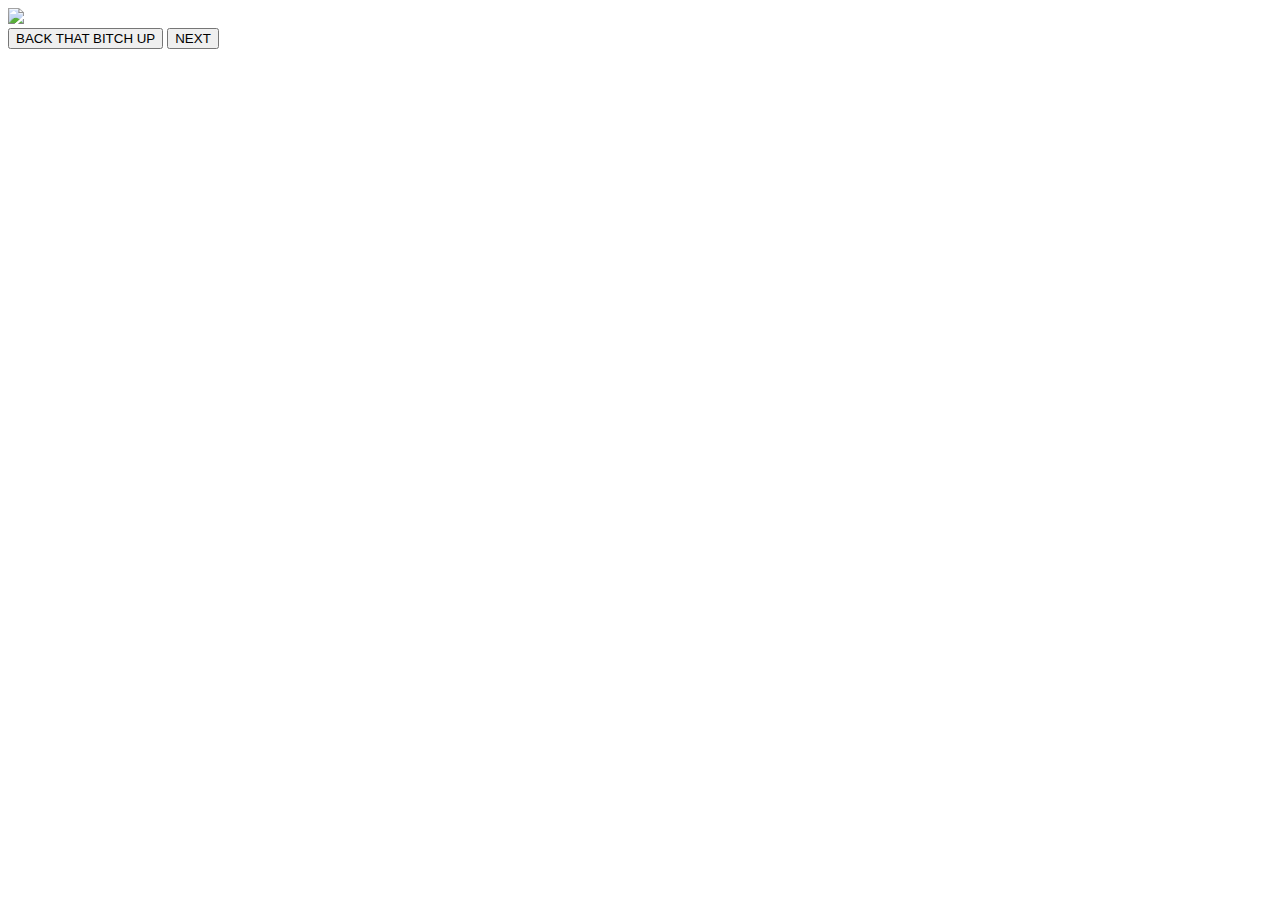
==== Epiale/SLoct/pageViewer.html @ 083267a6 "Add files via upload" ====
﻿
<!DOCTYPE html>
<html lang="en">
<head>
    <title>Snail Comics</title>
    <link href="SlEpiStyle.css" rel="stylesheet" />
</head>
<body>
    <div>
        <script src="comicControl.js"></script>
        <img class="pages" id="page" src="Pages/1.png" width="75%" onclick="next()"> </img>
    <div class="buttons">
        <button onclick="prev()">BACK THAT BITCH UP</button>
        <button onclick="next()">NEXT</button>
    </div>
    </div>
</body>
</html>
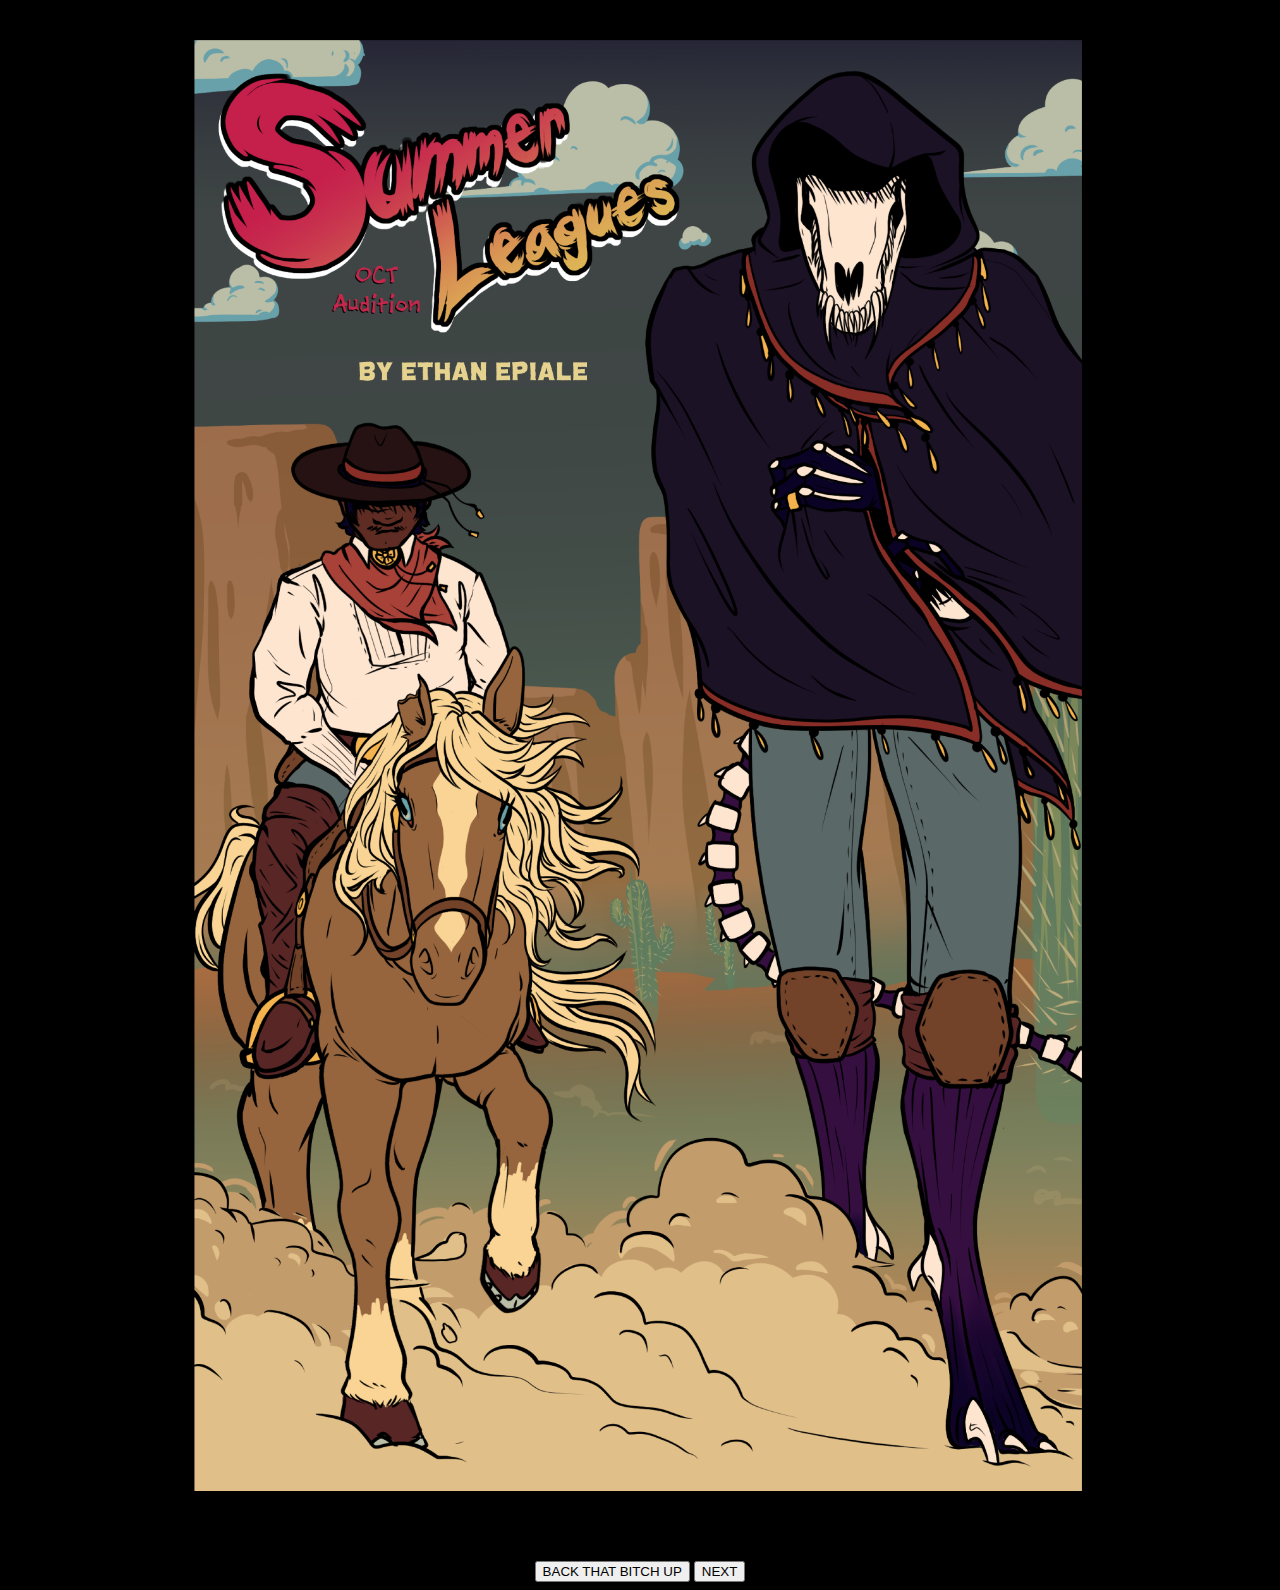
==== commit ab1cb0ab: "Add files via upload" ====
--- a/Epiale/SLoct/pageViewer.html
+++ b/Epiale/SLoct/pageViewer.html
@@ -8,8 +8,9 @@
 <body>
     <div>
         <script src="comicControl.js"></script>
-        <img class="pages" id="page" src="Pages/1.png" width="75%" onclick="next()"> </img>
+        <img class="pages" id="page" src="Pages/1.png" width="75%" onclick="next()" onerror="end()"> </img>
     <div class="buttons">
+        <br/><br/>
         <button onclick="prev()">BACK THAT BITCH UP</button>
         <button onclick="next()">NEXT</button>
     </div>
--- a/Epiale/SLoct/SlEpiStyle.css
+++ b/Epiale/SLoct/SlEpiStyle.css
@@ -0,0 +1,13 @@
+body {
+    background-color: black;
+}
+
+img.pages {
+    display: block;
+    margin-left: auto;
+    margin-right: auto;
+}
+
+div.buttons {
+ text-align: center;
+}
